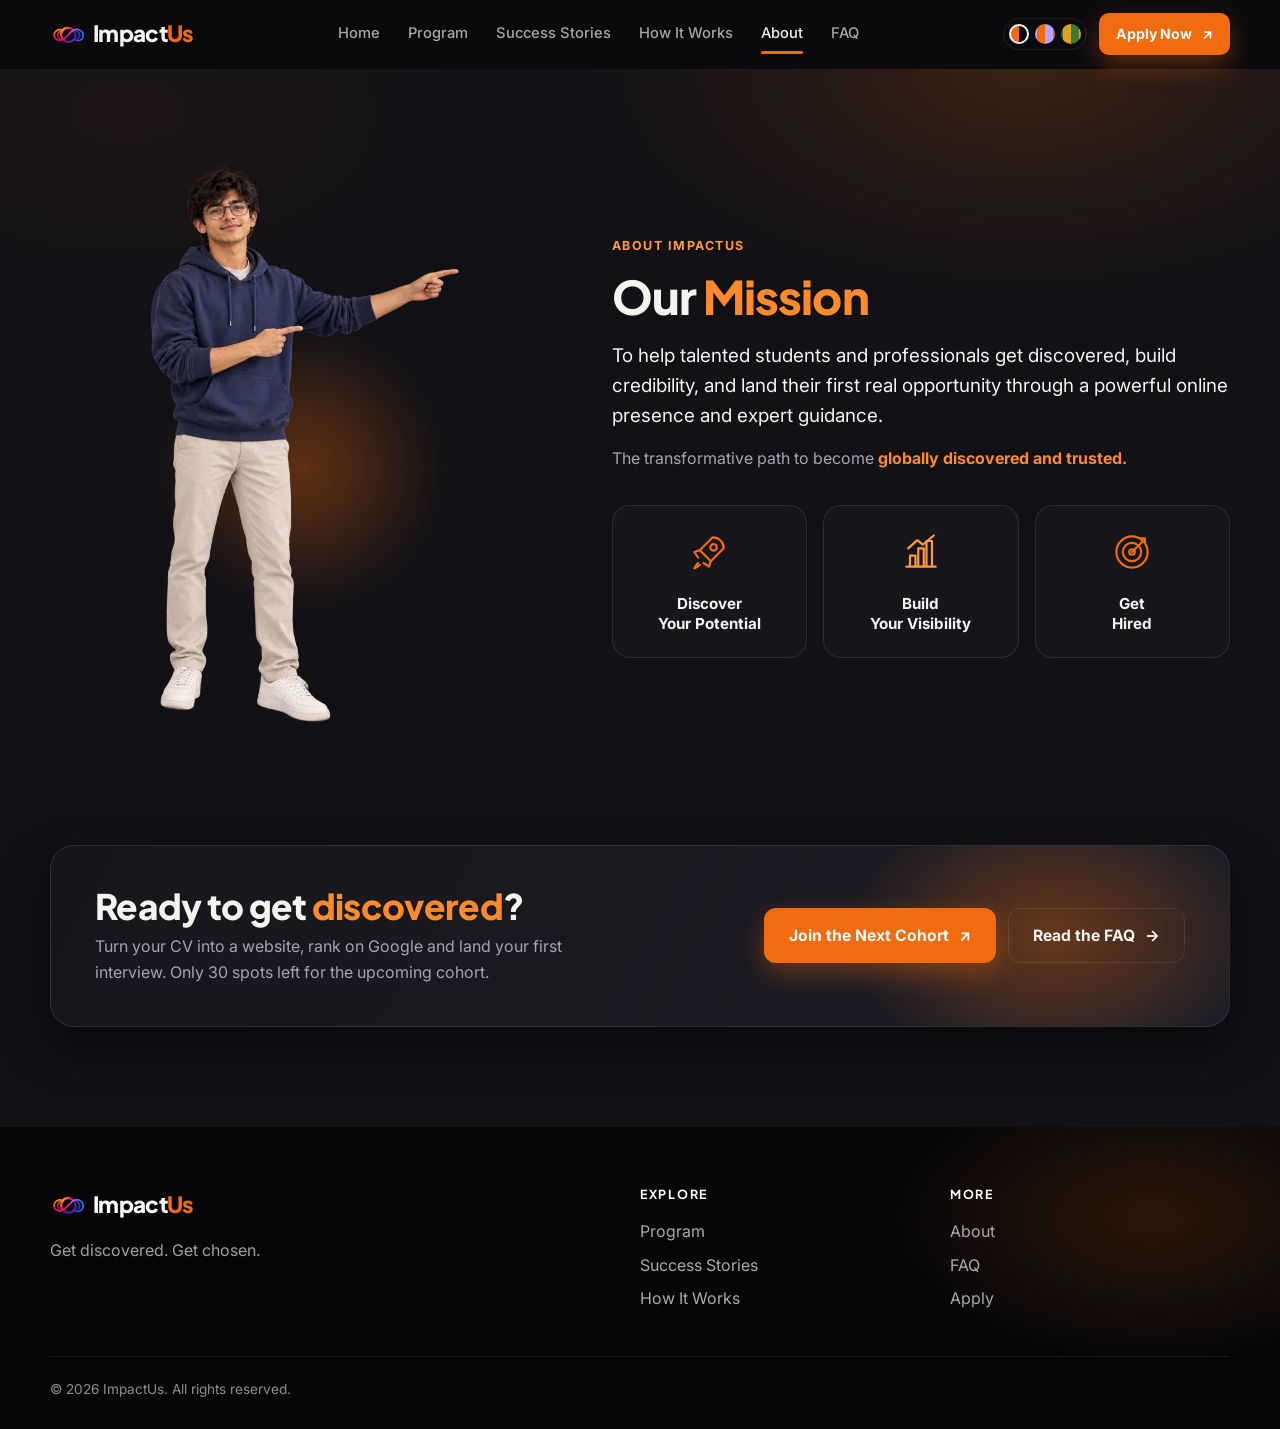
==== about.html @ 54394345 "Split site into one page per tab, theme carried across pages Co-Authored-By: Claude Opus 5.5 <norepl" ====
<!doctype html>
<html lang="en" data-theme="midnight">
<head>
  <meta charset="utf-8" />
  <meta name="viewport" content="width=device-width, initial-scale=1" />
  <title>About — ImpactUs</title>
  <meta name="description" content="Our mission: help talented students and professionals get discovered and land their first real opportunity." />
  <meta property="og:title" content="ImpactUs — Get discovered. Get chosen." />
  <meta property="og:description" content="Turn your CV into a discoverable personal website, get expert guidance, and land your first interview. Guaranteed." />
  <meta property="og:image" content="assets/img/logo.png" />
  <meta name="theme-color" content="#0b0b0e" />
  <link rel="icon" type="image/png" href="assets/img/favicon.png" />
  <link rel="preconnect" href="https://fonts.googleapis.com" />
  <link rel="preconnect" href="https://fonts.gstatic.com" crossorigin />
  <link href="https://fonts.googleapis.com/css2?family=Inter:wght@400;500;600;700&family=Plus+Jakarta+Sans:wght@500;600;700;800&display=swap" rel="stylesheet" />
  <link rel="stylesheet" href="css/styles.css" />
  <script>
    // Apply saved theme before paint (avoids a flash of the wrong colours)
    (function () {
      try {
        var p = new URLSearchParams(location.search).get('theme');
        var t = p || localStorage.getItem('impactus-theme');
        if (t === 'midnight' || t === 'lavender' || t === 'sage') document.documentElement.setAttribute('data-theme', t);
      } catch (e) {}
    })();
  </script>
</head>
<body>

<!-- ============ NAVBAR ============ -->
<header class="nav" id="nav">
  <div class="container nav__inner">
    <a href="index.html" class="brand" aria-label="ImpactUs home">
      <img src="assets/img/logo-mark.png" alt="" class="brand__mark" width="34" height="32" />
      <span class="brand__word">Impact<span>Us</span></span>
    </a>

    <nav class="nav__links" id="navLinks" aria-label="Primary">
      <a href="index.html">Home</a>
      <a href="program.html">Program</a>
      <a href="success-stories.html">Success Stories</a>
      <a href="how-it-works.html">How It Works</a>
      <a href="about.html" class="is-active" aria-current="page">About</a>
      <a href="faq.html">FAQ</a>
    </nav>

    <div class="nav__right">
      <div class="theme-switch" role="radiogroup" aria-label="Colour theme">
        <button class="swatch swatch--midnight" data-set-theme="midnight" role="radio" aria-label="Midnight orange theme" title="Midnight"></button>
        <button class="swatch swatch--lavender" data-set-theme="lavender" role="radio" aria-label="Lavender theme" title="Lavender"></button>
        <button class="swatch swatch--sage" data-set-theme="sage" role="radio" aria-label="Sage green theme" title="Sage"></button>
      </div>
      <a href="apply.html" class="btn btn--primary btn--sm">Apply Now <span class="arrow">↗</span></a>
      <button class="burger" id="burger" aria-label="Open menu" aria-expanded="false"><span></span><span></span><span></span></button>
    </div>
  </div>
</header>


<main class="page page--about">

<!-- ============ 5. ABOUT ============ -->
<section class="section section--page section--alt" id="about">
  <div class="container about">
    <div class="about__media reveal">
      <img src="assets/img/kabir-pointing.png" alt="Kabir pointing towards the ImpactUs mission" loading="lazy" />
      <div class="about__halo" aria-hidden="true"></div>
    </div>
    <div class="about__copy">
      <span class="eyebrow reveal">About ImpactUs</span>
      <h2 class="reveal">Our <span class="hl">Mission</span></h2>
      <p class="about__lead reveal">To help talented students and professionals get discovered, build credibility, and land their first real opportunity through a powerful online presence and expert guidance.</p>
      <p class="muted reveal">The transformative path to become <strong class="hl2">globally discovered and trusted.</strong></p>
      <div class="pillars">
        <div class="pillar reveal">
          <svg viewBox="0 0 48 48" fill="none" stroke="currentColor" stroke-width="2.4" stroke-linecap="round" stroke-linejoin="round"><path d="M28 8c7 0 12 5 12 12L26 34l-12-12L28 8Z"/><circle cx="29" cy="19" r="3.5"/><path d="M14 22l-6 2 4 6M26 34l-2 6-6-4M12 36c-3 3-4 6-4 6s3-1 6-4"/></svg>
          <b>Discover<br />Your Potential</b>
        </div>
        <div class="pillar reveal">
          <svg viewBox="0 0 48 48" fill="none" stroke="currentColor" stroke-width="2.4" stroke-linecap="round" stroke-linejoin="round"><path d="M8 40h32M12 40V28h6v12M21 40V20h6v20M30 40V12h6v28"/><path d="M10 20l10-9 6 5 12-10"/></svg>
          <b>Build<br />Your Visibility</b>
        </div>
        <div class="pillar reveal">
          <svg viewBox="0 0 48 48" fill="none" stroke="currentColor" stroke-width="2.4" stroke-linecap="round" stroke-linejoin="round"><circle cx="24" cy="24" r="17"/><circle cx="24" cy="24" r="10"/><circle cx="24" cy="24" r="3"/><path d="M24 24l14-14M33 9h5v5"/></svg>
          <b>Get<br />Hired</b>
        </div>
      </div>
    </div>
  </div>
</section>

<!-- ============ CTA BAND ============ -->
<section class="cta-band">
  <div class="container cta-band__inner reveal">
    <div>
      <h2>Ready to get <span class="hl">discovered</span>?</h2>
      <p class="muted">Turn your CV into a website, rank on Google and land your first interview. Only 30 spots left for the upcoming cohort.</p>
    </div>
    <div class="cta-band__btns">
      <a href="apply.html" class="btn btn--primary">Join the Next Cohort <span class="arrow">↗</span></a>
      <a href="faq.html" class="btn btn--ghost">Read the FAQ <span class="arrow">→</span></a>
    </div>
  </div>
</section>

</main>

<!-- ============ FOOTER ============ -->
<footer class="footer">
  <div class="container footer__grid">
    <div>
      <a href="index.html" class="brand brand--light">
        <img src="assets/img/logo-mark.png" alt="" class="brand__mark" width="34" height="32" />
        <span class="brand__word">Impact<span>Us</span></span>
      </a>
      <p class="footer__tag">Get discovered. Get chosen.</p>
    </div>
    <div>
      <h5>Explore</h5>
      <a href="program.html">Program</a><a href="success-stories.html">Success Stories</a><a href="how-it-works.html">How It Works</a>
    </div>
    <div>
      <h5>More</h5>
      <a href="about.html">About</a><a href="faq.html">FAQ</a><a href="apply.html">Apply</a>
    </div>
  </div>
  <div class="container footer__base">© <span id="year">2026</span> ImpactUs. All rights reserved.</div>
</footer>


<script src="js/main.js"></script>
</body>
</html>
---- css/styles.css ----
/* =========================================================
   ImpactUs — styles
   Three themes: midnight (dark + orange), lavender (light purple + orange),
   sage (cream + green + amber). Switch with [data-theme] on <html>.
   ========================================================= */

:root,
[data-theme="midnight"] {
  --bg: #0b0b0e;
  --bg-2: #111116;
  --surface: #16161c;
  --surface-2: #1e1e26;
  --text: #f5f3ef;
  --muted: #a8a4ae;
  --line: rgba(255, 255, 255, 0.09);
  --accent: #f26b0f;
  --accent-hover: #ff7f26;
  --accent-ink: #ffffff;
  --accent-soft: rgba(242, 107, 15, 0.14);
  --b: #ff9a3d;           /* secondary colour (02 badge etc.) */
  --b-soft: rgba(255, 154, 61, 0.14);
  --hl: #ff8a2a;          /* headline highlight */
  --hl2: #ff8a2a;
  --neg: #ff5a52;
  --glow: rgba(242, 107, 15, 0.35);
  --shadow: 0 20px 50px rgba(0, 0, 0, 0.45);
  --card-border: rgba(242, 107, 15, 0.55);
  --nav-bg: rgba(11, 11, 14, 0.72);
  --footer-bg: #060608;
  --footer-text: #c9c5cf;
  --screen-bg: #121218;
  --wash-1: rgba(242, 107, 15, 0.18);
  --wash-2: rgba(242, 107, 15, 0.06);
  color-scheme: dark;
}

[data-theme="lavender"] {
  --bg: #faf7ff;
  --bg-2: #f2ecff;
  --surface: #ffffff;
  --surface-2: #f6f2ff;
  --text: #17132a;
  --muted: #5d5873;
  --line: #e6def8;
  --accent: #f26b0f;
  --accent-hover: #e05f05;
  --accent-ink: #ffffff;
  --accent-soft: #fff0e4;
  --b: #7b4dff;
  --b-soft: #efe8ff;
  --hl: #f26b0f;
  --hl2: #f26b0f;
  --neg: #c81e1e;
  --glow: rgba(123, 77, 255, 0.22);
  --shadow: 0 18px 44px rgba(76, 46, 160, 0.12);
  --card-border: #e6def8;
  --nav-bg: rgba(250, 247, 255, 0.8);
  --footer-bg: #1d1238;
  --footer-text: #d9d0f5;
  --screen-bg: #f3eeff;
  --wash-1: rgba(160, 120, 255, 0.22);
  --wash-2: rgba(255, 160, 100, 0.14);
  color-scheme: light;
}

[data-theme="sage"] {
  --bg: #fbf8f0;
  --bg-2: #f3efe1;
  --surface: #ffffff;
  --surface-2: #f7f4ea;
  --text: #1a2418;
  --muted: #5b6455;
  --line: #e7e1cf;
  --accent: #3d7a36;
  --accent-hover: #336a2d;
  --accent-ink: #ffffff;
  --accent-soft: #e8f1e3;
  --b: #d9930c;
  --b-soft: #fbf0d6;
  --hl: #3d7a36;
  --hl2: #d48f0c;
  --neg: #b42318;
  --glow: rgba(61, 122, 54, 0.2);
  --shadow: 0 18px 44px rgba(60, 70, 40, 0.12);
  --card-border: #e7e1cf;
  --nav-bg: rgba(251, 248, 240, 0.82);
  --footer-bg: #1f2b1c;
  --footer-text: #d6dccf;
  --screen-bg: #f4f1e6;
  --wash-1: rgba(120, 170, 90, 0.2);
  --wash-2: rgba(230, 170, 50, 0.16);
  color-scheme: light;
}

/* ---------- base ---------- */
*, *::before, *::after { box-sizing: border-box; }
html { scroll-behavior: smooth; scroll-padding-top: 76px; }
body {
  margin: 0;
  font-family: "Inter", system-ui, -apple-system, Segoe UI, Roboto, sans-serif;
  background: var(--bg);
  color: var(--text);
  line-height: 1.6;
  font-size: 16px;
  -webkit-font-smoothing: antialiased;
  overflow-x: hidden;
  transition: background-color .4s ease, color .4s ease;
}
img { max-width: 100%; display: block; }
a { color: inherit; text-decoration: none; }
button { font: inherit; color: inherit; cursor: pointer; }
h1, h2, h3, h4, h5 { font-family: "Plus Jakarta Sans", "Inter", system-ui, sans-serif; margin: 0; line-height: 1.15; letter-spacing: -0.02em; }
h2 { font-size: clamp(1.9rem, 4vw, 2.9rem); font-weight: 800; }
p { margin: 0; }
.muted { color: var(--muted); }
.hl { color: var(--hl); }
.hl2 { color: var(--hl2); }
.neg { color: var(--neg); font-weight: 700; }
:focus-visible { outline: 3px solid var(--b); outline-offset: 3px; border-radius: 6px; }

.container { width: min(1180px, 100% - 32px); margin-inline: auto; }
.container--narrow { width: min(820px, 100% - 32px); }
.section { padding: clamp(72px, 10vw, 120px) 0; position: relative; }
.section--alt { background: var(--bg-2); }
.section__head { text-align: center; max-width: 760px; margin: 0 auto 56px; }
.section__sub { color: var(--muted); margin-top: 14px; font-size: 1.08rem; }
.eyebrow {
  display: inline-block; font-size: .78rem; font-weight: 700; letter-spacing: .12em; text-transform: uppercase;
  color: var(--b); margin-bottom: 14px;
}

/* ---------- buttons ---------- */
.btn {
  display: inline-flex; align-items: center; justify-content: center; gap: 10px;
  padding: 14px 24px; border-radius: 12px; font-weight: 700; font-size: .98rem;
  border: 1.5px solid transparent; transition: transform .2s ease, background .2s ease, box-shadow .2s ease, border-color .2s;
  white-space: nowrap;
}
.btn--primary { background: var(--accent); color: var(--accent-ink); box-shadow: 0 10px 26px var(--glow); }
.btn--primary:hover { background: var(--accent-hover); transform: translateY(-2px); box-shadow: 0 14px 34px var(--glow); }
.btn--ghost { background: transparent; border-color: var(--line); color: var(--text); }
.btn--ghost:hover { border-color: var(--accent); transform: translateY(-2px); }
.btn--sm { padding: 9px 16px; font-size: .88rem; border-radius: 10px; }
.btn--block { width: 100%; }
.btn .arrow { transition: transform .2s ease; }
.btn:hover .arrow { transform: translate(2px, -2px); }
.play-dot {
  width: 30px; height: 30px; border-radius: 50%; display: grid; place-items: center; font-size: .7rem;
  border: 1.5px solid currentColor; padding-left: 2px;
}

/* ---------- nav ---------- */
.nav {
  position: sticky; top: 0; z-index: 50;
  background: var(--nav-bg); backdrop-filter: blur(14px); -webkit-backdrop-filter: blur(14px);
  border-bottom: 1px solid transparent; transition: border-color .3s, background .4s;
}
.nav.is-scrolled { border-bottom-color: var(--line); }
.nav__inner { display: flex; align-items: center; justify-content: space-between; height: 68px; gap: 18px; }
.brand { display: inline-flex; align-items: center; gap: 9px; }
.brand__mark { width: 34px; height: auto; }
.brand__word { font-family: "Plus Jakarta Sans", "Inter", system-ui, sans-serif; font-weight: 800; font-size: 1.4rem; letter-spacing: -0.03em; }
.brand__word span { color: var(--accent); }
.nav__links { display: flex; gap: 4px; }
.nav__links a {
  position: relative; padding: 8px 12px; font-size: .92rem; font-weight: 500; color: var(--muted); transition: color .2s;
}
.nav__links a::after {
  content: ""; position: absolute; left: 12px; right: 12px; bottom: 0; height: 2.5px; border-radius: 2px;
  background: var(--accent); transform: scaleX(0); transition: transform .3s ease;
}
.nav__links a:hover, .nav__links a.is-active { color: var(--text); }
.nav__links a.is-active::after { transform: scaleX(1); }
.nav__right { display: flex; align-items: center; gap: 12px; }

.theme-switch { display: flex; gap: 6px; padding: 5px; border: 1px solid var(--line); border-radius: 999px; }
.swatch { width: 20px; height: 20px; border-radius: 50%; border: 2px solid transparent; padding: 0; transition: transform .2s; }
.swatch:hover { transform: scale(1.12); }
.swatch[aria-checked="true"] { border-color: var(--text); }
.swatch--midnight { background: conic-gradient(#0b0b0e 0 50%, #f26b0f 0); }
.swatch--lavender { background: conic-gradient(#b9a2ff 0 50%, #f26b0f 0); }
.swatch--sage { background: conic-gradient(#3d7a36 0 50%, #e0a020 0); }

.burger { display: none; width: 40px; height: 40px; border: 1px solid var(--line); border-radius: 10px; background: transparent; padding: 10px 9px; flex-direction: column; justify-content: space-between; }
.burger span { display: block; height: 2px; background: var(--text); border-radius: 2px; transition: transform .3s, opacity .3s; }
.burger[aria-expanded="true"] span:nth-child(1) { transform: translateY(7px) rotate(45deg); }
.burger[aria-expanded="true"] span:nth-child(2) { opacity: 0; }
.burger[aria-expanded="true"] span:nth-child(3) { transform: translateY(-7px) rotate(-45deg); }

/* ---------- hero ---------- */
.hero { position: relative; padding: clamp(48px, 8vw, 96px) 0 clamp(64px, 9vw, 110px); overflow: hidden; }
.hero__glow {
  position: absolute; inset: -20% -10% auto auto; width: 70%; height: 120%;
  background: radial-gradient(closest-side, var(--wash-1), transparent 70%),
              radial-gradient(closest-side at 20% 80%, var(--wash-2), transparent 70%);
  pointer-events: none; filter: blur(10px);
}
.hero__grid { position: relative; display: grid; grid-template-columns: 1.05fr 1fr; gap: 48px; align-items: center; }
.hero__title { font-size: clamp(2.3rem, 5vw, 3.7rem); font-weight: 800; margin-bottom: 20px; }
.hero__sub { font-size: 1.12rem; color: var(--muted); max-width: 520px; }
.hero__sub strong { color: var(--text); }
.hero__cta { display: flex; flex-wrap: wrap; gap: 14px; margin: 30px 0 34px; }
.ticks { list-style: none; padding: 0; margin: 0; display: flex; flex-wrap: wrap; gap: 10px 22px; }
.ticks li { display: flex; align-items: center; gap: 8px; font-size: .9rem; font-weight: 500; }
.ticks li::before {
  content: "✓"; width: 20px; height: 20px; border-radius: 50%; display: grid; place-items: center; font-size: .7rem; font-weight: 800;
  border: 1.5px solid var(--accent); color: var(--accent);
}
.ticks li:nth-child(even)::before { border-color: var(--b); color: var(--b); }

.hero__visual { position: relative; }
.hero__photo { border-radius: 26px; overflow: hidden; aspect-ratio: 4/4.4; box-shadow: var(--shadow); position: relative; }
.hero__photo img { width: 100%; height: 100%; object-fit: cover; transform: scale(1.04); animation: slowZoom 18s ease-in-out infinite alternate; }
.hero__photo::after { content: ""; position: absolute; inset: 0; background: linear-gradient(180deg, transparent 50%, rgba(0,0,0,.35)); }
@keyframes slowZoom { to { transform: scale(1.12); } }

.float-card {
  position: absolute; background: var(--surface); color: var(--text); border: 1px solid var(--line);
  border-radius: 16px; box-shadow: var(--shadow); padding: 12px 14px; display: flex; gap: 12px; align-items: center;
  animation: bob 6s ease-in-out infinite;
}
.float-card b { display: block; font-size: .92rem; }
.float-card small { color: var(--muted); font-size: .76rem; }
.float-card--site { left: -36px; bottom: 16%; width: 250px; flex-direction: column; align-items: stretch; padding: 0; overflow: hidden; }
.float-card__body { display: flex; gap: 12px; padding: 12px 14px 14px; align-items: center; }
.float-card__body img { width: 54px; height: 54px; border-radius: 12px; object-fit: cover; object-position: 50% 25%; }
.skel { display: grid; gap: 5px; margin-top: 6px; }
.skel i { display: block; height: 6px; border-radius: 4px; background: var(--line); width: 110px; }
.skel i + i { width: 70px; }
.float-card--rank { right: -18px; top: 10%; animation-delay: -2s; }
.float-card--invite { right: 8%; bottom: -22px; animation-delay: -4s; }
.rank-badge { background: var(--accent); color: var(--accent-ink); font-weight: 800; border-radius: 10px; padding: 8px 10px; font-family: "Plus Jakarta Sans", "Inter", system-ui, sans-serif; }
.check { width: 34px; height: 34px; border-radius: 50%; background: #22a55a; color: #fff; display: grid; place-items: center; font-weight: 800; flex: none; }
@keyframes bob { 50% { transform: translateY(-10px); } }

.browser-dots { display: flex; align-items: center; gap: 5px; padding: 8px 12px; background: var(--surface-2); border-bottom: 1px solid var(--line); }
.browser-dots i { width: 8px; height: 8px; border-radius: 50%; background: #ff5f57; }
.browser-dots i:nth-child(2) { background: #febc2e; }
.browser-dots i:nth-child(3) { background: #28c840; }
.browser-dots span { margin-left: 8px; font-size: .7rem; color: var(--muted); }

/* ---------- problem ---------- */
.problem { padding: clamp(64px, 9vw, 104px) 0; }
.problem__grid { display: grid; grid-template-columns: 1fr 1fr; gap: 40px; align-items: center; }
.problem__lead { font-size: clamp(1.4rem, 2.6vw, 1.9rem); font-family: "Plus Jakarta Sans", "Inter", system-ui, sans-serif; font-weight: 600; margin-bottom: 18px; }
.big-number { font-family: "Plus Jakarta Sans", "Inter", system-ui, sans-serif; font-weight: 800; font-size: clamp(3.4rem, 9vw, 6.4rem); line-height: 1; color: var(--accent); letter-spacing: -0.04em; margin-bottom: 10px; }
.problem__cards { display: grid; gap: 18px; }
.pcard { background: var(--surface); border: 1px solid var(--line); border-radius: 20px; padding: 28px 30px; font-size: 1.25rem; font-family: "Plus Jakarta Sans", "Inter", system-ui, sans-serif; }
.pcard__strong { font-weight: 800; font-size: 1.55rem; margin-top: 4px; }

/* ---------- program path ---------- */
.path { display: grid; grid-template-columns: 1fr auto 1fr auto 1fr; gap: 18px; align-items: stretch; margin-bottom: 100px; }
.path__card {
  background: var(--surface); border: 1.5px solid var(--card-border); border-radius: 20px; padding: 30px 26px;
  transition: transform .3s ease, box-shadow .3s ease, border-color .3s;
  position: relative; overflow: hidden;
}
.path__card::before {
  content: ""; position: absolute; inset: auto -30% -60% -30%; height: 80%;
  background: radial-gradient(closest-side, var(--glow), transparent); opacity: 0; transition: opacity .4s;
}
.path__card:hover { transform: translateY(-6px); box-shadow: var(--shadow); border-color: var(--accent); }
.path__card:hover::before { opacity: 1; }
.path__card h3 { font-size: 1.22rem; display: flex; align-items: center; gap: 10px; margin: 18px 0 10px; }
.path__card p { color: var(--muted); position: relative; }
.path__arrow { align-self: center; font-size: 1.8rem; color: var(--b); animation: nudge 1.6s ease-in-out infinite; }
@keyframes nudge { 50% { transform: translateX(5px); } }
.icon-box { width: 64px; height: 64px; border-radius: 16px; display: grid; place-items: center; background: var(--accent-soft); color: var(--accent); }
.icon-box svg { width: 36px; height: 36px; }
.icon-box--b { background: var(--b-soft); color: var(--b); }
.num { font-size: .85rem; font-weight: 800; padding: 3px 8px; border-radius: 7px; color: #fff; }
.num--a { background: var(--accent); }
.num--b { background: var(--b); }

.feature { display: grid; grid-template-columns: 1fr 1.1fr; gap: 56px; align-items: center; margin-bottom: 96px; }
.feature--flip .feature__copy { order: 2; }
.feature__title { font-size: clamp(1.7rem, 3.4vw, 2.5rem); font-weight: 500; margin-bottom: 26px; }
.feature__title strong { font-weight: 800; }
.checks { list-style: none; padding: 0; margin: 0 0 30px; display: grid; gap: 14px; }
.checks li { display: flex; gap: 12px; align-items: flex-start; font-size: 1.1rem; }
.checks li::before { content: "✓"; color: var(--accent); font-weight: 800; flex: none; }
.checks--sm li { font-size: .97rem; }
.pill { display: inline-block; padding: 12px 20px; border-radius: 10px; font-weight: 700; font-size: .85rem; letter-spacing: .04em; text-transform: uppercase; color: #fff; }
.pill--a { background: var(--accent); }
.pill--b { background: var(--b); }
.shot { border-radius: 18px; overflow: hidden; border: 1px solid var(--line); box-shadow: var(--shadow); background: #fff; transform: perspective(1200px) rotateY(-4deg); transition: transform .6s ease; }
.feature--flip .shot { transform: perspective(1200px) rotateY(4deg); }
.shot:hover { transform: perspective(1200px) rotateY(0) translateY(-6px); }
.shot--tall { max-width: 460px; margin-inline: auto; max-height: 560px; }
.shot--tall img { width: 100%; }

.plans { display: grid; grid-template-columns: 1fr 1.1fr; gap: 22px; max-width: 900px; margin: 0 auto; }
.plan { background: var(--surface); border: 1px solid var(--line); border-radius: 22px; padding: 32px; display: flex; flex-direction: column; }
.plan h4 { font-size: 1.5rem; margin: 14px 0 8px; }
.plan .checks { margin: 22px 0 28px; flex: 1; }
.plan__tag { align-self: flex-start; font-size: .75rem; font-weight: 700; text-transform: uppercase; letter-spacing: .08em; padding: 5px 10px; border-radius: 999px; background: var(--b-soft); color: var(--b); }
.plan__tag--hot { background: var(--accent); color: var(--accent-ink); }
.plan--premium { border: 2px solid var(--accent); box-shadow: 0 24px 60px var(--glow); position: relative; }

/* ---------- stories ---------- */
.stories { display: grid; grid-template-columns: repeat(3, 1fr); gap: 22px; }
.story {
  position: relative; border: 1px solid var(--line); border-radius: 22px; overflow: hidden; padding: 0;
  aspect-ratio: 4/4.6; text-align: left; background: #000; transition: transform .35s ease, box-shadow .35s;
}
.story img { position: absolute; inset: 0; width: 100%; height: 100%; object-fit: cover; object-position: 50% 30%; filter: grayscale(.85) contrast(1.05); transition: filter .5s, transform .8s ease; }
.story--win img { filter: none; }
.story:hover img { transform: scale(1.06); filter: grayscale(.2); }
.story--win:hover img { filter: none; }
.story__shade { position: absolute; inset: 0; background: linear-gradient(180deg, transparent 35%, rgba(0,0,0,.82)); }
.story__text { position: absolute; left: 22px; right: 60px; bottom: 22px; color: #fff; }
.story__text h3 { font-size: 1.7rem; margin-bottom: 6px; }
.story__text p { font-size: .95rem; opacity: .9; }
.story__go { position: absolute; right: 18px; bottom: 22px; width: 34px; height: 34px; border-radius: 50%; border: 1.5px solid #fff; color: #fff; display: grid; place-items: center; font-size: 1.3rem; transition: background .3s, transform .3s; }
.story:hover { transform: translateY(-6px); box-shadow: var(--shadow); }
.story:hover .story__go { background: var(--accent); border-color: var(--accent); transform: translateX(3px); }
.story--win { border: 2px solid var(--accent); box-shadow: 0 0 0 6px var(--accent-soft), 0 20px 50px var(--glow); }

.equation { text-align: center; margin-top: 100px; }
.equation__lead { font-family: "Plus Jakarta Sans", "Inter", system-ui, sans-serif; font-size: clamp(1.6rem, 3.4vw, 2.4rem); font-weight: 700; margin-bottom: 30px; }
.equation__row { display: flex; justify-content: center; align-items: center; flex-wrap: wrap; gap: 14px 22px; margin-bottom: 44px; }
.eq { font-family: "Plus Jakarta Sans", "Inter", system-ui, sans-serif; font-weight: 800; font-size: clamp(1.5rem, 4vw, 2.6rem); padding: 14px 26px; border-radius: 18px; background: var(--surface); border: 1px solid var(--line); color: var(--b); }
.eq__op { font-size: 2rem; color: var(--muted); }
.scrub { font-family: "Plus Jakarta Sans", "Inter", system-ui, sans-serif; font-weight: 700; font-size: clamp(1.5rem, 3.4vw, 2.3rem); max-width: 760px; margin: 0 auto 34px; line-height: 1.3; }
.scrub .w { color: var(--muted); opacity: .35; transition: opacity .25s, color .25s; }
.scrub .w.on { opacity: 1; color: var(--text); }
.scrub .w.on.key { color: var(--hl); }

/* ---------- how it works / player ---------- */
.how { display: grid; grid-template-columns: 1.55fr 1fr; gap: 40px; align-items: center; }
.player { background: var(--surface); border: 1px solid var(--line); border-radius: 22px; overflow: hidden; box-shadow: var(--shadow); }
.screen { position: relative; aspect-ratio: 16/9; background: var(--screen-bg); overflow: hidden; }
.screen::before { content: ""; position: absolute; inset: 0; background: radial-gradient(60% 70% at 70% 30%, var(--wash-1), transparent 70%), radial-gradient(50% 60% at 20% 90%, var(--wash-2), transparent 70%); }
.scene { position: absolute; inset: 0; display: flex; align-items: center; justify-content: center; gap: 4%; padding: 6% 7% 13%; opacity: 0; visibility: hidden; transition: opacity .5s ease, visibility .5s; }
.scene.on { opacity: 1; visibility: visible; }
.caption { position: absolute; left: 50%; bottom: 5%; transform: translateX(-50%); background: rgba(0,0,0,.72); color: #fff; font-size: clamp(.72rem, 1.4vw, .92rem); font-weight: 600; padding: 6px 14px; border-radius: 8px; white-space: nowrap; }
.big-play { position: absolute; inset: 0; margin: auto; width: 74px; height: 74px; border-radius: 50%; border: 0; background: var(--accent); color: var(--accent-ink); font-size: 1.5rem; padding-left: 6px; box-shadow: 0 0 0 10px var(--accent-soft), 0 10px 30px var(--glow); transition: transform .25s, opacity .3s; z-index: 3; }
.big-play:hover { transform: scale(1.08); }
.player.is-playing .big-play { opacity: 0; pointer-events: none; }
.player:not(.has-started) .scene { filter: blur(1.5px); }
.controls { display: flex; align-items: center; gap: 14px; padding: 12px 16px; border-top: 1px solid var(--line); }
.ctrl { width: 34px; height: 34px; border-radius: 50%; border: 1px solid var(--line); background: transparent; font-size: .8rem; flex: none; }
.bar { position: relative; flex: 1; height: 6px; border-radius: 4px; background: var(--line); cursor: pointer; }
.bar__fill { position: absolute; inset: 0 auto 0 0; width: 0; background: var(--accent); border-radius: 4px; }
.bar__marks { position: absolute; inset: 0; display: flex; justify-content: space-evenly; pointer-events: none; }
.bar__marks i { width: 2px; background: var(--bg); }
.time { font-size: .8rem; color: var(--muted); font-variant-numeric: tabular-nums; flex: none; }

/* scene 1 */
.cv { width: 26%; aspect-ratio: 1/1.35; background: #fff; border-radius: 8px; box-shadow: 0 10px 30px rgba(0,0,0,.2); padding: 7% 6%; display: flex; flex-direction: column; gap: 7%; }
.cv__head { display: flex; gap: 8%; align-items: center; margin-bottom: 4%; }
.cv__ph { width: 26%; aspect-ratio: 1; border-radius: 50%; background: #d8d4e2; flex: none; }
.cv__head b { font-size: clamp(5px, .8vw, 8px); color: #333; letter-spacing: .1em; display: block; }
.cv__head i { display: block; height: 5px; width: 70%; background: #e3e0ea; margin-top: 4px; border-radius: 3px; }
.cv > i { display: block; height: 5px; border-radius: 3px; background: #e3e0ea; }
.cv > i.s { width: 60%; }
.morph-arrow { font-size: clamp(1.2rem, 3vw, 2.2rem); color: var(--accent); }
.site { width: 50%; background: #fff; border-radius: 10px; overflow: hidden; box-shadow: 0 14px 40px rgba(0,0,0,.22); color: #15121f; }
.site .browser-dots { background: #f1f0f5; border-color: #e5e3ea; }
.site .browser-dots span { color: #77727f; }
.site__body { padding: 5% 6% 7%; }
.site__nav { display: flex; justify-content: flex-end; gap: 5%; margin-bottom: 6%; }
.site__nav i { width: 9%; height: 4px; border-radius: 2px; background: #dcd8e5; }
.site__hero { display: flex; align-items: center; justify-content: space-between; gap: 6%; }
.site__hero small { display: block; font-size: clamp(.55rem, 1.2vw, .8rem); color: #6b6575; }
.site__hero b { display: block; font-family: "Plus Jakarta Sans", "Inter", system-ui, sans-serif; font-size: clamp(.8rem, 1.9vw, 1.3rem); line-height: 1.1; }
.site__btn { display: inline-block; margin-top: 8%; background: var(--accent); color: #fff; font-size: clamp(.45rem, .9vw, .65rem); padding: 4px 9px; border-radius: 5px; font-weight: 700; }
.site__hero img { width: 34%; aspect-ratio: 1; border-radius: 50%; object-fit: cover; object-position: 50% 20%; border: 3px solid var(--accent-soft); }
.site__cards { display: grid; grid-template-columns: repeat(3, 1fr); gap: 5%; margin-top: 8%; }
.site__cards i { height: 0; padding-bottom: 55%; background: #f1eff6; border-radius: 6px; }
.scene.on .cv { animation: cvIn 1.2s ease both, cvOut .8s 1.6s ease forwards; }
.scene.on .morph-arrow { animation: fadeIn .4s 1.2s both; }
.scene.on .site { animation: siteIn 1s 1.6s cubic-bezier(.2,.8,.2,1.2) both; }
.scene.on .site__cards i { animation: fadeUp .5s both; }
.scene.on .site__cards i:nth-child(1) { animation-delay: 2.4s; }
.scene.on .site__cards i:nth-child(2) { animation-delay: 2.6s; }
.scene.on .site__cards i:nth-child(3) { animation-delay: 2.8s; }
@keyframes cvIn { from { opacity: 0; transform: translateY(20px) rotate(-6deg); } }
@keyframes cvOut { to { opacity: .35; transform: scale(.85) rotate(-4deg); } }
@keyframes siteIn { from { opacity: 0; transform: scale(.7) translateX(-30%); } }
@keyframes fadeIn { from { opacity: 0; } }
@keyframes fadeUp { from { opacity: 0; transform: translateY(12px); } }

/* scene 2 */
.seo { display: flex; align-items: center; gap: 7%; width: 100%; justify-content: center; }
.ring { position: relative; width: 30%; aspect-ratio: 1; flex: none; }
.ring svg { width: 100%; height: 100%; transform: rotate(-90deg); }
.ring circle { fill: none; stroke-width: 10; }
.ring__bg { stroke: var(--line); }
.ring__fg { stroke: var(--accent); stroke-linecap: round; stroke-dasharray: 314; stroke-dashoffset: 314; transition: stroke-dashoffset 3s cubic-bezier(.3,.7,.2,1); }
.scene.on .ring__fg { stroke-dashoffset: 13; }
.ring__val { position: absolute; inset: 0; display: grid; place-content: center; text-align: center; }
.ring__val b { font-family: "Plus Jakarta Sans", "Inter", system-ui, sans-serif; font-size: clamp(1.2rem, 3.6vw, 2.6rem); line-height: 1; }
.ring__val small { font-size: clamp(.5rem, 1vw, .75rem); color: var(--muted); }
.chips { display: flex; flex-wrap: wrap; gap: 8px; max-width: 52%; }
.chips span { background: var(--surface); border: 1px solid var(--line); color: var(--text); padding: 6px 12px; border-radius: 999px; font-size: clamp(.58rem, 1.2vw, .85rem); font-weight: 600; box-shadow: 0 6px 16px rgba(0,0,0,.08); }
.chips span::before { content: "✓ "; color: #22a55a; font-weight: 800; }
.scene.on .chips span { animation: pop .45s cubic-bezier(.2,.8,.3,1.4) both; }
.scene.on .chips span:nth-child(1) { animation-delay: .3s } .scene.on .chips span:nth-child(2) { animation-delay: .7s }
.scene.on .chips span:nth-child(3) { animation-delay: 1.1s } .scene.on .chips span:nth-child(4) { animation-delay: 1.5s }
.scene.on .chips span:nth-child(5) { animation-delay: 1.9s } .scene.on .chips span:nth-child(6) { animation-delay: 2.3s }
.scene.on .chips span:nth-child(7) { animation-delay: 2.7s } .scene.on .chips span:nth-child(8) { animation-delay: 3.1s }
@keyframes pop { from { opacity: 0; transform: scale(.4) translateY(10px); } }

/* scene 3 */
.serp { width: 70%; margin-top: -2%; background: #fff; color: #202124; border-radius: 12px; padding: 4% 5%; box-shadow: 0 14px 40px rgba(0,0,0,.2); }
.serp__logo { font-family: "Plus Jakarta Sans", "Inter", system-ui, sans-serif; font-weight: 700; font-size: clamp(1rem, 2.6vw, 1.8rem); letter-spacing: -0.02em; margin-bottom: 3%; }
.serp__box { border: 1px solid #dfe1e5; border-radius: 999px; padding: 2% 4%; font-size: clamp(.6rem, 1.3vw, .92rem); display: flex; align-items: center; min-height: 2.2em; margin-bottom: 4%; box-shadow: 0 1px 6px rgba(32,33,36,.18); }
.caret { width: 2px; height: 1.1em; background: #202124; margin-left: 2px; animation: blink 1s steps(1) infinite; }
@keyframes blink { 50% { opacity: 0; } }
.serp__res { position: relative; padding: 3% 4%; border-radius: 10px; border: 2px solid transparent; }
.serp__res small { color: #188038; font-size: clamp(.5rem, 1vw, .75rem); }
.serp__res b { display: block; color: #1a0dab; font-size: clamp(.7rem, 1.6vw, 1.1rem); font-weight: 600; }
.serp__res p { font-size: clamp(.5rem, 1vw, .78rem); color: #4d5156; }
.serp__one { position: absolute; right: 4%; top: 50%; transform: translateY(-50%); background: var(--accent); color: #fff; font-weight: 800; border-radius: 8px; padding: 4px 9px; font-size: clamp(.6rem, 1.3vw, .95rem); }
.serp__res--dim i { display: block; height: 6px; border-radius: 3px; background: #eceef1; margin: 6px 0; width: 70%; }
.serp__res--dim i + i { width: 45%; }
.scene.on .serp__res:not(.serp__res--dim) { animation: fadeUp .6s 2.4s both, glowRes 1.2s 3s ease both; }
.scene.on .serp__res--dim { animation: fadeUp .6s 2.7s both; }
@keyframes glowRes { to { border-color: var(--accent); background: rgba(242,107,15,.06); } }

/* scene 4 */
.traffic { width: 84%; }
.traffic__stats { display: grid; grid-template-columns: repeat(3, 1fr); gap: 3%; margin-bottom: 4%; }
.traffic__stats div { background: var(--surface); border: 1px solid var(--line); border-radius: 12px; padding: 4% 6%; }
.traffic__stats b { display: block; font-family: "Plus Jakarta Sans", "Inter", system-ui, sans-serif; font-size: clamp(.9rem, 2.4vw, 1.7rem); color: var(--accent); }
.traffic__stats small { font-size: clamp(.5rem, 1vw, .75rem); color: var(--muted); }
.traffic__chart { width: 100%; height: auto; aspect-ratio: 400/120; }
.traffic__chart .line { fill: none; stroke: var(--accent); stroke-width: 3.5; stroke-linejoin: round; stroke-dasharray: 600; stroke-dashoffset: 600; }
.traffic__chart .area { fill: var(--accent-soft); opacity: 0; }
.scene.on .traffic__chart .line { animation: draw 2.6s .3s ease forwards; }
.scene.on .traffic__chart .area { animation: fadeIn 1s 1.8s forwards; }
@keyframes draw { to { stroke-dashoffset: 0; } }
@keyframes fadeIn2 { to { opacity: 1; } }
.scene.on .traffic__chart .area { animation-name: fadeIn2; }
.visitors { display: flex; justify-content: center; gap: 10px; margin-top: 3%; }
.visitors span { background: var(--surface); border: 1px solid var(--line); border-radius: 999px; padding: 4px 12px; font-size: clamp(.55rem, 1.1vw, .8rem); font-weight: 600; }
.scene.on .visitors span { animation: pop .5s both; }
.scene.on .visitors span:nth-child(1) { animation-delay: 1.6s } .scene.on .visitors span:nth-child(2) { animation-delay: 2s } .scene.on .visitors span:nth-child(3) { animation-delay: 2.4s }

/* scene 5 */
.invite { position: relative; width: 62%; }
.invite__card { background: #fff; color: #1b1b1f; border-radius: 14px; padding: 6% 7%; box-shadow: 0 18px 50px rgba(0,0,0,.25); }
.invite__top { display: flex; gap: 12px; align-items: center; margin-bottom: 5%; }
.invite__top b { display: block; font-size: clamp(.75rem, 1.7vw, 1.15rem); }
.invite__top small { color: #6b6b75; font-size: clamp(.5rem, 1vw, .75rem); }
.invite__card p { font-size: clamp(.55rem, 1.15vw, .86rem); color: #3b3b44; }
.invite__when { margin-top: 5%; display: inline-block; background: var(--accent); color: #fff; font-weight: 700; padding: 5px 12px; border-radius: 8px; font-size: clamp(.55rem, 1.15vw, .86rem); }
.scene.on .invite__card { animation: siteIn .9s .2s cubic-bezier(.2,.8,.2,1.3) both; }
.confetti i { position: absolute; top: 40%; left: 50%; width: 8px; height: 12px; border-radius: 2px; background: var(--accent); opacity: 0; }
.confetti i:nth-child(3n) { background: var(--b); }
.confetti i:nth-child(4n) { background: #22a55a; }
.scene.on .confetti i { animation: burst 1.6s 1s ease-out forwards; }
.confetti i:nth-child(1) { --x: -160px; --y: -120px; } .confetti i:nth-child(2) { --x: 170px; --y: -110px; }
.confetti i:nth-child(3) { --x: -210px; --y: 10px; } .confetti i:nth-child(4) { --x: 220px; --y: 30px; }
.confetti i:nth-child(5) { --x: -90px; --y: -160px; } .confetti i:nth-child(6) { --x: 100px; --y: -170px; }
.confetti i:nth-child(7) { --x: -240px; --y: -70px; } .confetti i:nth-child(8) { --x: 250px; --y: -60px; }
.confetti i:nth-child(9) { --x: -30px; --y: -190px; } .confetti i:nth-child(10) { --x: 40px; --y: 130px; }
.confetti i:nth-child(11) { --x: -150px; --y: 110px; } .confetti i:nth-child(12) { --x: 160px; --y: 120px; }
@keyframes burst { 0% { opacity: 1; transform: translate(0,0) rotate(0); } 100% { opacity: 0; transform: translate(var(--x), var(--y)) rotate(540deg); } }

.steps { list-style: none; padding: 0; margin: 0; display: grid; gap: 10px; }
.steps li { display: flex; gap: 16px; align-items: flex-start; padding: 14px 16px; border-radius: 14px; border: 1px solid transparent; cursor: pointer; transition: background .3s, border-color .3s, transform .3s; }
.steps li > span { width: 36px; height: 36px; border-radius: 50%; display: grid; place-items: center; background: var(--b-soft); color: var(--b); font-weight: 800; flex: none; transition: background .3s, color .3s; }
.steps b { display: block; font-size: 1rem; line-height: 1.35; }
.steps small { color: var(--muted); font-size: .86rem; }
.steps li:hover { background: var(--surface); }
.steps li.is-active { background: var(--surface); border-color: var(--accent); transform: translateX(6px); box-shadow: var(--shadow); }
.steps li.is-active > span { background: var(--accent); color: var(--accent-ink); }

/* ---------- about ---------- */
.about { display: grid; grid-template-columns: .9fr 1.1fr; gap: 56px; align-items: center; }
.about__media { position: relative; display: flex; justify-content: center; }
.about__media img { position: relative; z-index: 1; max-height: 560px; width: auto; }
.about__halo { position: absolute; width: 80%; aspect-ratio: 1; border-radius: 50%; top: 18%; background: radial-gradient(closest-side, var(--glow), transparent 72%); }
.about__copy h2 { margin-bottom: 18px; }
.about__lead { font-size: 1.18rem; margin-bottom: 14px; }
.pillars { display: grid; grid-template-columns: repeat(3, 1fr); gap: 16px; margin-top: 34px; }
.pillar { background: var(--surface); border: 1px solid var(--line); border-radius: 18px; padding: 24px 16px; text-align: center; transition: transform .3s, border-color .3s; }
.pillar:hover { transform: translateY(-6px); border-color: var(--accent); }
.pillar svg { width: 44px; height: 44px; margin: 0 auto 12px; color: var(--accent); }
.pillar:nth-child(2) svg { color: var(--b); }
.pillar b { font-size: .95rem; line-height: 1.3; display: block; }

/* ---------- faq ---------- */
.faq { display: grid; gap: 12px; }
.faq__item { background: var(--surface); border: 1px solid var(--line); border-radius: 14px; transition: border-color .3s, background .3s; }
.faq__item[open] { border-color: var(--accent); background: linear-gradient(180deg, var(--accent-soft), var(--surface)); }
.faq__item summary { list-style: none; cursor: pointer; padding: 18px 22px; font-weight: 600; display: flex; justify-content: space-between; gap: 16px; align-items: center; }
.faq__item summary::-webkit-details-marker { display: none; }
.faq__item summary::after { content: "+"; font-size: 1.5rem; line-height: 1; color: var(--accent); transition: transform .3s; flex: none; }
.faq__item[open] summary::after { transform: rotate(45deg); }
.faq__a { padding: 0 22px 20px; color: var(--muted); animation: fadeUp .35s ease; }

/* ---------- apply ---------- */
.apply__grid { display: grid; grid-template-columns: 1.1fr 1fr; gap: 56px; align-items: start; }
.apply__copy h2 { margin-bottom: 18px; }
.apply__copy > p { color: var(--muted); font-size: 1.08rem; }
.iconlist { list-style: none; padding: 0; margin: 28px 0; display: grid; gap: 14px; }
.iconlist li { display: flex; gap: 14px; align-items: center; font-weight: 600; }
.iconlist span svg { width: 18px; height: 18px; }
.iconlist span { width: 34px; height: 34px; border-radius: 10px; display: grid; place-items: center; background: var(--accent-soft); color: var(--accent); flex: none; font-weight: 800; }
.kabir-cta { display: flex; gap: 20px; align-items: center; background: var(--surface); border: 1px solid var(--line); border-radius: 18px; padding: 16px; }
.qr { width: 110px; height: 110px; border-radius: 10px; flex: none; background: #fff; padding: 6px; }
.kabir-cta p { font-size: 1.05rem; }
.form { background: var(--surface); border: 1px solid var(--line); border-radius: 22px; padding: 32px; box-shadow: var(--shadow); display: grid; gap: 14px; position: sticky; top: 92px; }
.form h3 { font-size: 1.5rem; margin-bottom: 4px; }
.form label { display: grid; gap: 6px; }
.form label span { font-size: .8rem; font-weight: 600; color: var(--muted); }
.form input, .form select {
  width: 100%; padding: 13px 14px; border-radius: 10px; border: 1px solid var(--line); background: var(--surface-2); color: var(--text); font: inherit; font-size: .95rem;
  transition: border-color .2s, box-shadow .2s;
}
.form input:focus, .form select:focus { outline: none; border-color: var(--accent); box-shadow: 0 0 0 4px var(--accent-soft); }
.form .invalid { border-color: var(--neg); }
.form__note { display: flex; align-items: center; justify-content: center; gap: 8px; font-size: .86rem; color: var(--muted); }
.dot-pulse { width: 9px; height: 9px; border-radius: 50%; background: var(--accent); box-shadow: 0 0 0 0 var(--glow); animation: pulse 1.8s infinite; }
@keyframes pulse { 70% { box-shadow: 0 0 0 10px transparent; } 100% { box-shadow: 0 0 0 0 transparent; } }
.form__msg { text-align: center; font-weight: 600; min-height: 1.2em; }
.form__msg.ok { color: #22a55a; }
.form__msg.err { color: var(--neg); }

/* ---------- footer ---------- */
.footer { background: var(--footer-bg); color: var(--footer-text); padding: 60px 0 28px; position: relative; overflow: hidden; }
.footer::before { content: ""; position: absolute; inset: -40% -20% auto auto; width: 60%; height: 140%; background: radial-gradient(closest-side, rgba(242,107,15,.16), transparent 70%); pointer-events: none; }
.footer__grid { position: relative; display: grid; grid-template-columns: 2fr 1fr 1fr; gap: 30px; }
.brand--light .brand__word { color: #fff; }
.footer__tag { margin-top: 10px; opacity: .8; }
.footer h5 { font-size: .78rem; letter-spacing: .14em; text-transform: uppercase; margin-bottom: 14px; color: #fff; }
.footer__grid a:not(.brand) { display: block; padding: 4px 0; opacity: .85; transition: opacity .2s; }
.footer__grid a:not(.brand):hover { opacity: 1; color: #fff; }
.footer__base { position: relative; margin-top: 40px; padding-top: 22px; border-top: 1px solid rgba(255,255,255,.1); font-size: .85rem; opacity: .7; }

/* ---------- modal ---------- */
.modal { position: fixed; inset: 0; z-index: 100; display: grid; place-items: center; padding: 16px; visibility: hidden; opacity: 0; transition: opacity .3s, visibility .3s; }
.modal.is-open { visibility: visible; opacity: 1; }
.modal__backdrop { position: absolute; inset: 0; background: rgba(5,5,10,.65); backdrop-filter: blur(4px); }
.modal__box { position: relative; width: min(900px, 100%); max-height: calc(100vh - 32px); overflow: auto; background: var(--surface); border-radius: 22px; display: grid; grid-template-columns: 1fr 1.1fr; box-shadow: 0 30px 80px rgba(0,0,0,.4); transform: translateY(20px) scale(.97); transition: transform .35s cubic-bezier(.2,.8,.2,1); }
.modal.is-open .modal__box { transform: none; }
.modal__media img { width: 100%; height: 100%; object-fit: cover; min-height: 300px; }
.modal__body { padding: 34px; display: flex; flex-direction: column; gap: 12px; align-items: flex-start; }
.modal__body h3 { font-size: 1.6rem; }
.modal__body p { color: var(--muted); }
.modal__body .checks { margin: 4px 0 10px; }
.modal__x { position: absolute; top: 12px; right: 14px; width: 36px; height: 36px; border-radius: 50%; border: 0; background: rgba(0,0,0,.5); color: #fff; font-size: 1.4rem; z-index: 2; }

/* ---------- reveal animations ---------- */
.reveal { opacity: 0; transform: translateY(26px); transition: opacity .8s ease, transform .8s cubic-bezier(.2,.7,.2,1); }
.reveal.in { opacity: 1; transform: none; }
.no-js .reveal { opacity: 1; transform: none; }

/* ---------- responsive ---------- */
@media (max-width: 1080px) {
  .theme-switch { display: none; }
  .nav__links a { padding: 8px 8px; font-size: .86rem; }
}
@media (max-width: 920px) {
  .nav__links {
    position: fixed; top: 68px; left: 0; right: 0; flex-direction: column; gap: 0;
    background: var(--bg); border-bottom: 1px solid var(--line); padding: 8px 16px 18px;
    transform: translateY(-120%); transition: transform .35s ease; z-index: -1;
  }
  .nav__links.open { transform: none; }
  .nav__links a { padding: 14px 4px; font-size: 1rem; border-bottom: 1px solid var(--line); }
  .nav__links a::after { left: 4px; right: auto; width: 40px; }
  .burger { display: flex; }
  .theme-switch { display: flex; }
  .hero__grid, .problem__grid, .feature, .how, .about, .apply__grid, .plans { grid-template-columns: 1fr; }
  .feature--flip .feature__copy { order: 0; }
  .hero__visual { max-width: 520px; margin: 10px auto 0; width: 100%; }
  .float-card--site { left: -6px; }
  .float-card--rank { right: -6px; }
  .path { grid-template-columns: 1fr; margin-bottom: 72px; }
  .path__arrow { transform: rotate(90deg); justify-self: center; animation: none; }
  .stories { grid-template-columns: 1fr; max-width: 460px; margin: 0 auto; }
  .feature { gap: 32px; margin-bottom: 72px; }
  .shot, .feature--flip .shot { transform: none; }
  .form { position: static; }
  .modal__box { grid-template-columns: 1fr; }
  .modal__media img { min-height: 0; max-height: 280px; }
  .about__media img { max-height: 420px; }
}
@media (max-width: 560px) {
  .nav__right .btn--sm { display: none; }
  .hero__cta .btn { width: 100%; }
  .float-card--site { width: 200px; bottom: 10%; }
  .float-card--invite { right: 4%; }
  .pillars { grid-template-columns: 1fr; }
  .footer__grid { grid-template-columns: 1fr 1fr; }
  .footer__grid > div:first-child { grid-column: 1 / -1; }
  .kabir-cta { flex-direction: column; text-align: center; }
  .form { padding: 22px; }
  .eq { padding: 10px 16px; }
  .caption { font-size: .62rem; }
  .big-play { width: 56px; height: 56px; font-size: 1.1rem; }
  .chips span { padding: 3px 8px; }
}

@media (prefers-reduced-motion: reduce) {
  *, *::before, *::after { animation-duration: .01ms !important; animation-iteration-count: 1 !important; transition-duration: .01ms !important; scroll-behavior: auto !important; }
  .reveal { opacity: 1; transform: none; }
}

/* =========================================================
   Multi-page additions
   ========================================================= */
body { animation: pageIn .45s ease both; }
body.is-leaving { opacity: 0; transform: translateY(6px); transition: opacity .2s ease, transform .2s ease; }
@keyframes pageIn { from { opacity: 0; transform: translateY(8px); } }

/* first section on an inner page gets a soft glow banner */
.section--page { padding-top: clamp(56px, 8vw, 96px); overflow: hidden; }
.section--page::before {
  content: ""; position: absolute; inset: 0 0 auto 0; height: 420px; pointer-events: none;
  background: radial-gradient(50% 80% at 80% 0%, var(--wash-1), transparent 70%),
              radial-gradient(40% 70% at 10% 10%, var(--wash-2), transparent 70%);
}
.section--page > .container { position: relative; }

/* explore grid on Home */
.explore { display: grid; grid-template-columns: repeat(3, 1fr); gap: 20px; }
.xcard {
  position: relative; display: flex; flex-direction: column; gap: 10px; padding: 28px 26px 24px;
  background: var(--surface); border: 1px solid var(--line); border-radius: 20px; overflow: hidden;
  transition: transform .3s ease, border-color .3s, box-shadow .3s;
}
.xcard::after { content: ""; position: absolute; inset: auto -30% -70% -30%; height: 90%; background: radial-gradient(closest-side, var(--glow), transparent); opacity: 0; transition: opacity .4s; }
.xcard:hover { transform: translateY(-6px); border-color: var(--accent); box-shadow: var(--shadow); }
.xcard:hover::after { opacity: 1; }
.xcard__n { font-family: "Plus Jakarta Sans", "Inter", system-ui, sans-serif; font-weight: 800; color: var(--b); font-size: .95rem; }
.xcard h3 { font-size: 1.35rem; }
.xcard p { color: var(--muted); flex: 1; position: relative; z-index: 1; }
.xcard__go { font-weight: 700; color: var(--accent); position: relative; z-index: 1; transition: transform .25s; }
.xcard:hover .xcard__go { transform: translateX(4px); }
.xcard--hot { border: 2px solid var(--accent); }

/* CTA band at the end of each page */
.cta-band { padding: 0 0 clamp(64px, 9vw, 100px); }
.section--alt + .cta-band { background: var(--bg-2); }
.cta-band__inner {
  display: flex; align-items: center; justify-content: space-between; gap: 28px; flex-wrap: wrap;
  padding: 40px 44px; border-radius: 24px; border: 1px solid var(--line);
  background: linear-gradient(120deg, var(--surface), var(--surface-2));
  box-shadow: var(--shadow); position: relative; overflow: hidden;
}
.cta-band__inner::before { content: ""; position: absolute; right: -10%; top: -60%; width: 50%; height: 220%; background: radial-gradient(closest-side, var(--glow), transparent 70%); pointer-events: none; }
.cta-band__inner > * { position: relative; }
.cta-band h2 { font-size: clamp(1.6rem, 3vw, 2.2rem); margin-bottom: 8px; }
.cta-band p { max-width: 520px; }
.cta-band__btns { display: flex; gap: 12px; flex-wrap: wrap; }

@media (max-width: 920px) {
  .explore { grid-template-columns: 1fr 1fr; }
}
@media (max-width: 560px) {
  .explore { grid-template-columns: 1fr; }
  .cta-band__inner { padding: 28px 22px; }
  .cta-band__btns .btn { width: 100%; }
}
@media (prefers-reduced-motion: reduce) { body { animation: none; } }
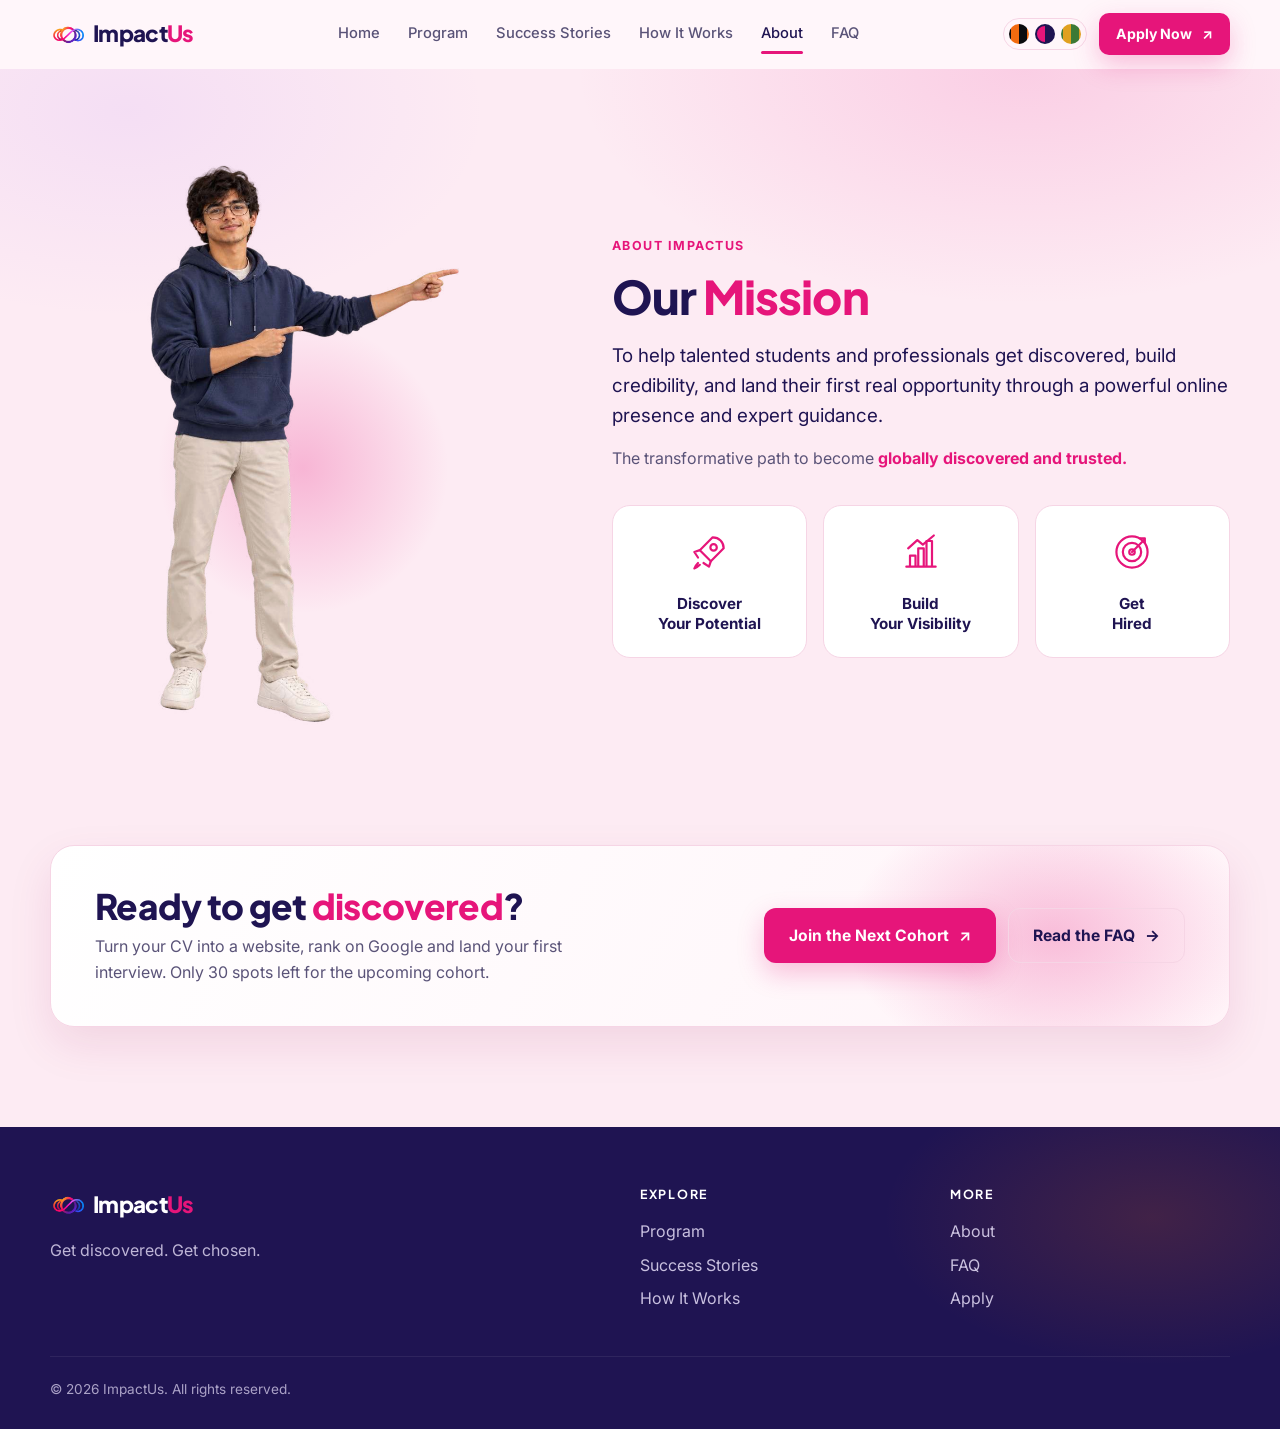
==== commit e9213ae9: "Light pink theme as default; clean hero and flip-book home page - Light (lavender slot) theme restyl" ====
--- a/about.html
+++ b/about.html
@@ -1,5 +1,5 @@
 <!doctype html>
-<html lang="en" data-theme="midnight">
+<html lang="en" data-theme="lavender">
 <head>
   <meta charset="utf-8" />
   <meta name="viewport" content="width=device-width, initial-scale=1" />
@@ -8,7 +8,7 @@
   <meta property="og:title" content="ImpactUs — Get discovered. Get chosen." />
   <meta property="og:description" content="Turn your CV into a discoverable personal website, get expert guidance, and land your first interview. Guaranteed." />
   <meta property="og:image" content="assets/img/logo.png" />
-  <meta name="theme-color" content="#0b0b0e" />
+  <meta name="theme-color" content="#fff6fa" />
   <link rel="icon" type="image/png" href="assets/img/favicon.png" />
   <link rel="preconnect" href="https://fonts.googleapis.com" />
   <link rel="preconnect" href="https://fonts.gstatic.com" crossorigin />
--- a/css/styles.css
+++ b/css/styles.css
@@ -34,32 +34,33 @@
   color-scheme: dark;
 }
 
+/* "Lavender" slot = the light theme (default). Pink + deep navy, from the brand reference. */
 [data-theme="lavender"] {
-  --bg: #faf7ff;
-  --bg-2: #f2ecff;
+  --bg: #fff6fa;
+  --bg-2: #fdebf3;
   --surface: #ffffff;
-  --surface-2: #f6f2ff;
-  --text: #17132a;
-  --muted: #5d5873;
-  --line: #e6def8;
-  --accent: #f26b0f;
-  --accent-hover: #e05f05;
+  --surface-2: #fff3f8;
+  --text: #1f1452;
+  --muted: #5a5378;
+  --line: #f6d5e5;
+  --accent: #e6157a;
+  --accent-hover: #c90f68;
   --accent-ink: #ffffff;
-  --accent-soft: #fff0e4;
-  --b: #7b4dff;
-  --b-soft: #efe8ff;
-  --hl: #f26b0f;
-  --hl2: #f26b0f;
-  --neg: #c81e1e;
-  --glow: rgba(123, 77, 255, 0.22);
-  --shadow: 0 18px 44px rgba(76, 46, 160, 0.12);
-  --card-border: #e6def8;
-  --nav-bg: rgba(250, 247, 255, 0.8);
-  --footer-bg: #1d1238;
-  --footer-text: #d9d0f5;
-  --screen-bg: #f3eeff;
-  --wash-1: rgba(160, 120, 255, 0.22);
-  --wash-2: rgba(255, 160, 100, 0.14);
+  --accent-soft: #ffe4f0;
+  --b: #e6157a;
+  --b-soft: #ffe4f0;
+  --hl: #e6157a;
+  --hl2: #e6157a;
+  --neg: #c81e4a;
+  --glow: rgba(230, 21, 122, 0.25);
+  --shadow: 0 18px 44px rgba(150, 20, 90, 0.10);
+  --card-border: #f6d5e5;
+  --nav-bg: rgba(255, 246, 250, 0.85);
+  --footer-bg: #1f1452;
+  --footer-text: #e6def8;
+  --screen-bg: #fff0f6;
+  --wash-1: rgba(240, 90, 170, 0.20);
+  --wash-2: rgba(170, 110, 255, 0.10);
   color-scheme: light;
 }
 
@@ -178,7 +179,7 @@
 .swatch:hover { transform: scale(1.12); }
 .swatch[aria-checked="true"] { border-color: var(--text); }
 .swatch--midnight { background: conic-gradient(#0b0b0e 0 50%, #f26b0f 0); }
-.swatch--lavender { background: conic-gradient(#b9a2ff 0 50%, #f26b0f 0); }
+.swatch--lavender { background: conic-gradient(#1f1452 0 50%, #e6157a 0); }
 .swatch--sage { background: conic-gradient(#3d7a36 0 50%, #e0a020 0); }
 
 .burger { display: none; width: 40px; height: 40px; border: 1px solid var(--line); border-radius: 10px; background: transparent; padding: 10px 9px; flex-direction: column; justify-content: space-between; }
@@ -658,3 +659,23 @@
   .cta-band__btns .btn { width: 100%; }
 }
 @media (prefers-reduced-motion: reduce) { body { animation: none; } }
+
+/* ---------- Home: single-line auto carousel ---------- */
+.explore-sec .section__head { margin-bottom: 40px; }
+.carousel { overflow: hidden; padding: 18px 0 26px; position: relative;
+  -webkit-mask-image: linear-gradient(90deg, transparent, #000 8%, #000 92%, transparent);
+          mask-image: linear-gradient(90deg, transparent, #000 8%, #000 92%, transparent); }
+.carousel__track { display: flex; gap: 22px; width: max-content; transition: transform .7s cubic-bezier(.25,.8,.25,1); will-change: transform; }
+.carousel .xcard { width: 300px; flex: none; min-height: 210px; opacity: .55; transform: scale(.92);
+  transition: transform .6s ease, opacity .6s ease, border-color .4s, box-shadow .4s; }
+.carousel .xcard.is-active { opacity: 1; transform: scale(1.04); border: 2px solid var(--accent); box-shadow: var(--shadow); }
+.carousel .xcard.is-active::after { opacity: 1; }
+.carousel .xcard:hover { opacity: 1; }
+.carousel__nav { display: flex; align-items: center; justify-content: center; gap: 18px; margin-top: 8px; }
+.car-btn { width: 42px; height: 42px; border-radius: 50%; border: 1px solid var(--line); background: var(--surface); font-size: 1.05rem; transition: background .25s, color .25s, border-color .25s; }
+.car-btn:hover { background: var(--accent); color: var(--accent-ink); border-color: var(--accent); }
+.car-dots { display: flex; gap: 8px; }
+.car-dot { width: 9px; height: 9px; border-radius: 999px; border: 0; padding: 0; background: var(--line); transition: width .35s, background .35s; }
+.car-dot.is-active { width: 28px; background: var(--accent); }
+.how__more { text-align: center; margin-top: 36px; }
+@media (max-width: 560px) { .carousel .xcard { width: 76vw; } }
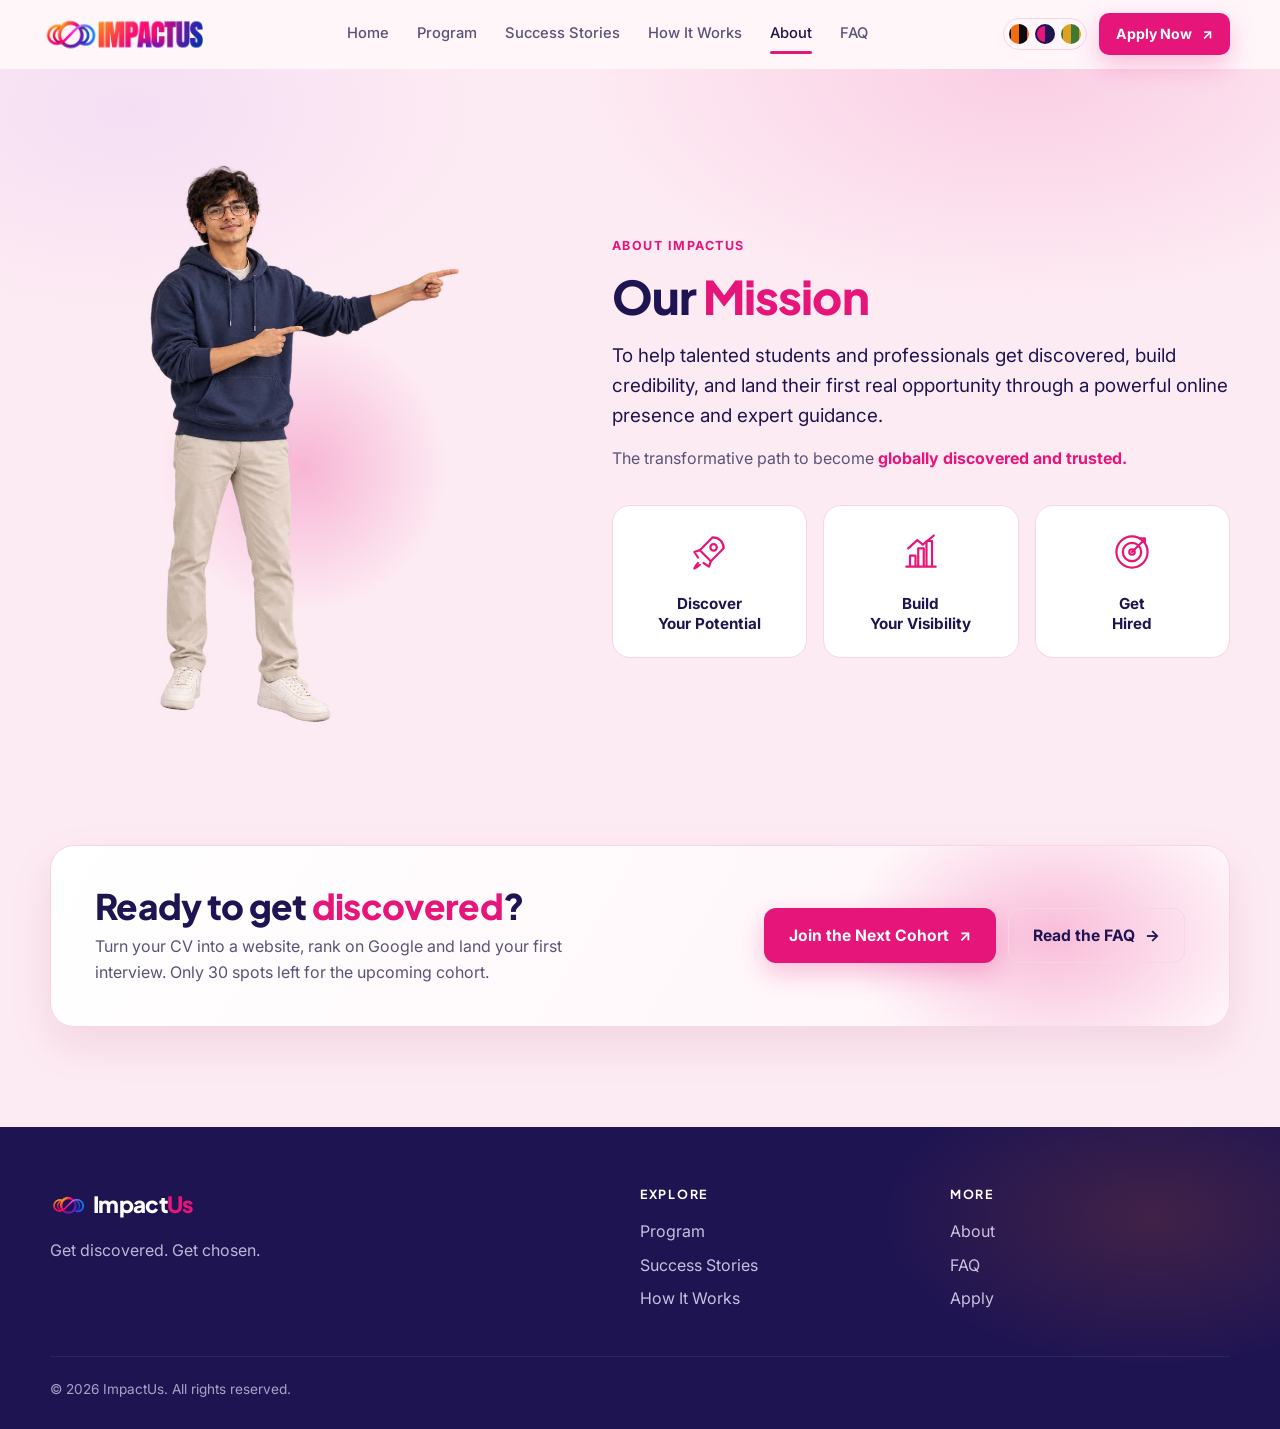
==== commit 4cf0c60a: "Home: match brand reference design and photos - Hero matches reference panel 1 (headline, icons, cel" ====
--- a/about.html
+++ b/about.html
@@ -31,8 +31,7 @@
 <header class="nav" id="nav">
   <div class="container nav__inner">
     <a href="index.html" class="brand" aria-label="ImpactUs home">
-      <img src="assets/img/logo-mark.png" alt="" class="brand__mark" width="34" height="32" />
-      <span class="brand__word">Impact<span>Us</span></span>
+      <img src="assets/img/logo.png" alt="ImpactUs" class="brand__logo" width="140" height="48" />
     </a>
 
     <nav class="nav__links" id="navLinks" aria-label="Primary">
--- a/css/styles.css
+++ b/css/styles.css
@@ -160,6 +160,8 @@
 .nav__inner { display: flex; align-items: center; justify-content: space-between; height: 68px; gap: 18px; }
 .brand { display: inline-flex; align-items: center; gap: 9px; }
 .brand__mark { width: 34px; height: auto; }
+.brand__logo { height: 58px; width: auto; margin-left: -8px; }
+@media (max-width: 600px) { .brand__logo { height: 46px; } }
 .brand__word { font-family: "Plus Jakarta Sans", "Inter", system-ui, sans-serif; font-weight: 800; font-size: 1.4rem; letter-spacing: -0.03em; }
 .brand__word span { color: var(--accent); }
 .nav__links { display: flex; gap: 4px; }
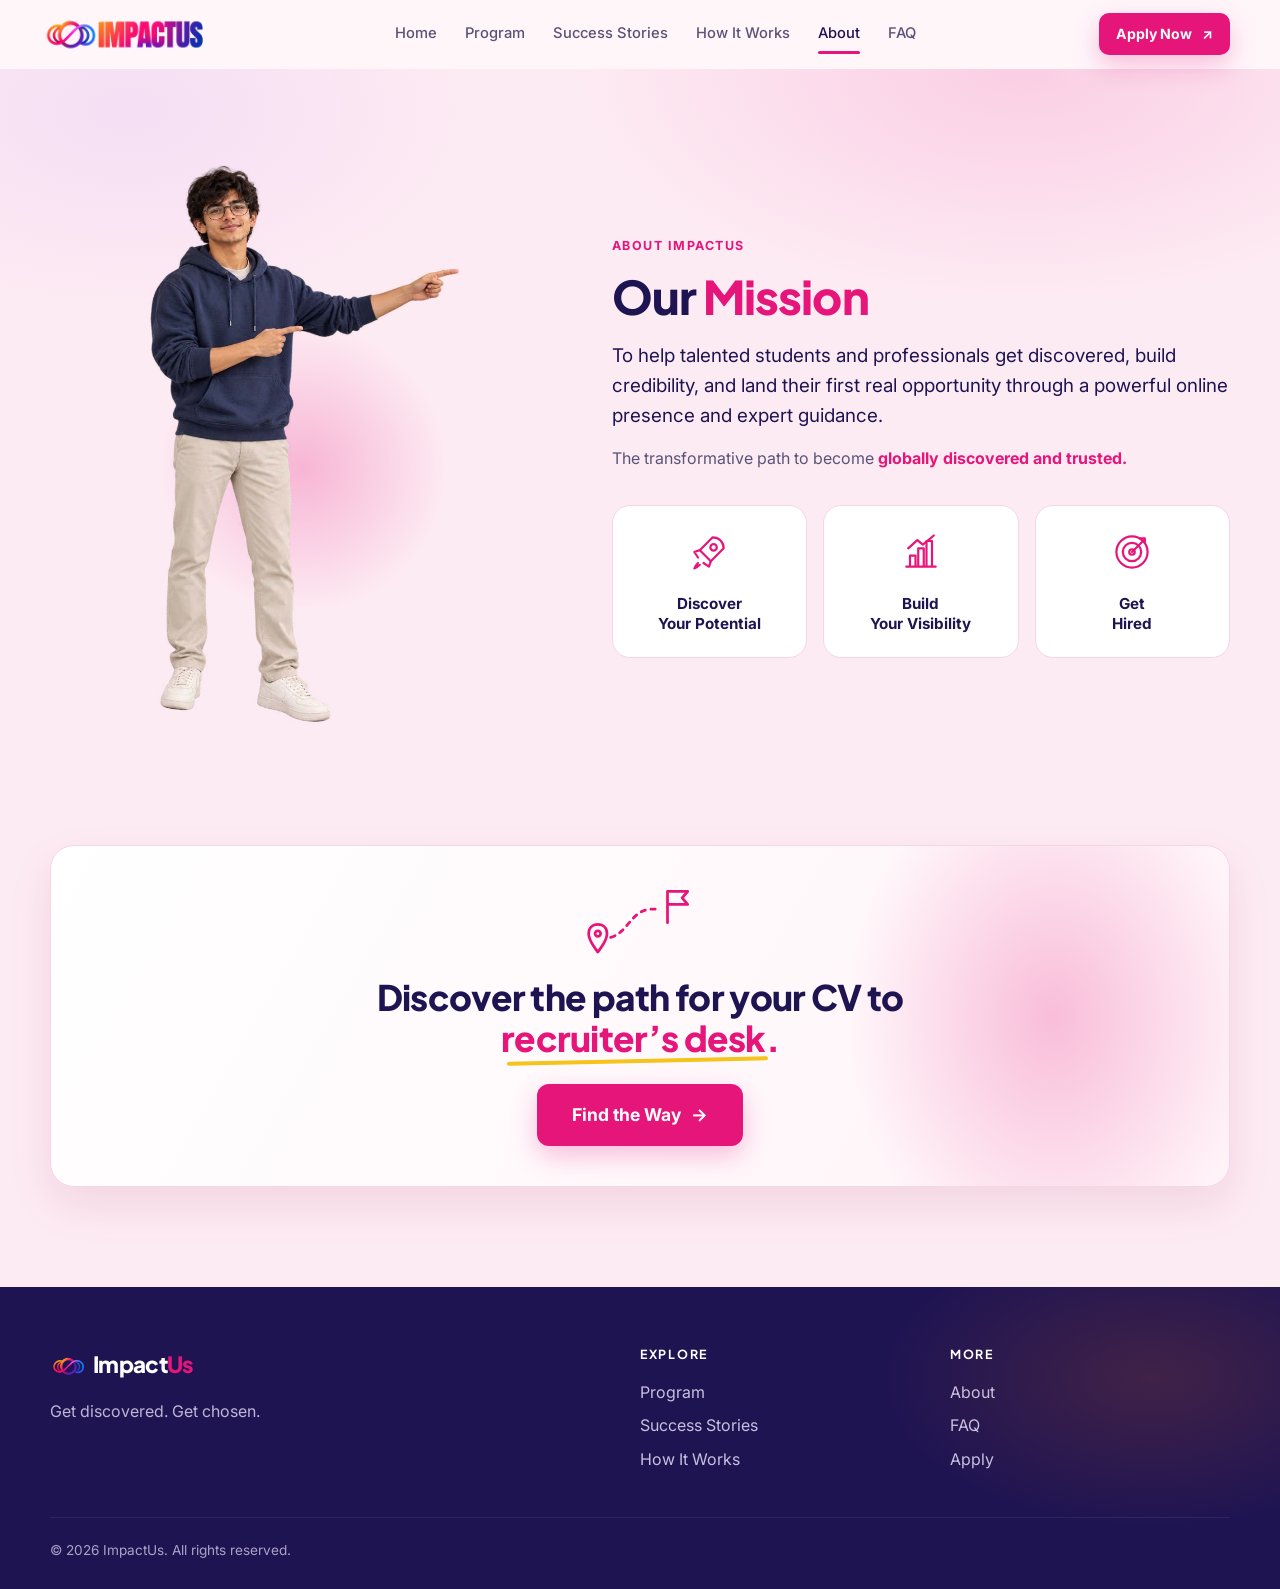
==== commit 5f4958b3: "Real photos, light theme only, auto-turning book, plans on How It Works - Book floats, turns on clic" ====
--- a/about.html
+++ b/about.html
@@ -14,16 +14,6 @@
   <link rel="preconnect" href="https://fonts.gstatic.com" crossorigin />
   <link href="https://fonts.googleapis.com/css2?family=Inter:wght@400;500;600;700&family=Plus+Jakarta+Sans:wght@500;600;700;800&display=swap" rel="stylesheet" />
   <link rel="stylesheet" href="css/styles.css" />
-  <script>
-    // Apply saved theme before paint (avoids a flash of the wrong colours)
-    (function () {
-      try {
-        var p = new URLSearchParams(location.search).get('theme');
-        var t = p || localStorage.getItem('impactus-theme');
-        if (t === 'midnight' || t === 'lavender' || t === 'sage') document.documentElement.setAttribute('data-theme', t);
-      } catch (e) {}
-    })();
-  </script>
 </head>
 <body>
 
@@ -44,11 +34,6 @@
     </nav>
 
     <div class="nav__right">
-      <div class="theme-switch" role="radiogroup" aria-label="Colour theme">
-        <button class="swatch swatch--midnight" data-set-theme="midnight" role="radio" aria-label="Midnight orange theme" title="Midnight"></button>
-        <button class="swatch swatch--lavender" data-set-theme="lavender" role="radio" aria-label="Lavender theme" title="Lavender"></button>
-        <button class="swatch swatch--sage" data-set-theme="sage" role="radio" aria-label="Sage green theme" title="Sage"></button>
-      </div>
       <a href="apply.html" class="btn btn--primary btn--sm">Apply Now <span class="arrow">↗</span></a>
       <button class="burger" id="burger" aria-label="Open menu" aria-expanded="false"><span></span><span></span><span></span></button>
     </div>
@@ -90,14 +75,11 @@
 
 <!-- ============ CTA BAND ============ -->
 <section class="cta-band">
-  <div class="container cta-band__inner reveal">
-    <div>
-      <h2>Ready to get <span class="hl">discovered</span>?</h2>
-      <p class="muted">Turn your CV into a website, rank on Google and land your first interview. Only 30 spots left for the upcoming cohort.</p>
-    </div>
+  <div class="container cta-band__inner cta-band__inner--path reveal">
+    <svg class="cta-path" viewBox="0 0 120 80" aria-hidden="true"><path d="M14 42c-6 0-10 4-10 10 0 8 10 20 10 20s10-12 10-20c0-6-4-10-10-10z"/><circle cx="14" cy="52" r="3"/><path class="dash" d="M28 56 C 50 50, 50 20, 82 26"/><path d="M90 40V6M90 6h22l-6 7 6 7H90"/></svg>
+    <h2>Discover the path for your CV to <span class="cta-under">recruiter’s desk.</span></h2>
     <div class="cta-band__btns">
-      <a href="apply.html" class="btn btn--primary">Join the Next Cohort <span class="arrow">↗</span></a>
-      <a href="faq.html" class="btn btn--ghost">Read the FAQ <span class="arrow">→</span></a>
+      <a href="apply.html" class="btn btn--primary btn--lg">Find the Way <span class="arrow">→</span></a>
     </div>
   </div>
 </section>
--- a/css/styles.css
+++ b/css/styles.css
@@ -1,40 +1,12 @@
 /* =========================================================
    ImpactUs — styles
-   Three themes: midnight (dark + orange), lavender (light purple + orange),
-   sage (cream + green + amber). Switch with [data-theme] on <html>.
+   One light theme: soft pink + magenta + deep navy (tokens on :root).
    ========================================================= */
 
+
+/* "Lavender" slot = the light theme (default). Pink + deep navy, from the brand reference. */
+
 :root,
-[data-theme="midnight"] {
-  --bg: #0b0b0e;
-  --bg-2: #111116;
-  --surface: #16161c;
-  --surface-2: #1e1e26;
-  --text: #f5f3ef;
-  --muted: #a8a4ae;
-  --line: rgba(255, 255, 255, 0.09);
-  --accent: #f26b0f;
-  --accent-hover: #ff7f26;
-  --accent-ink: #ffffff;
-  --accent-soft: rgba(242, 107, 15, 0.14);
-  --b: #ff9a3d;           /* secondary colour (02 badge etc.) */
-  --b-soft: rgba(255, 154, 61, 0.14);
-  --hl: #ff8a2a;          /* headline highlight */
-  --hl2: #ff8a2a;
-  --neg: #ff5a52;
-  --glow: rgba(242, 107, 15, 0.35);
-  --shadow: 0 20px 50px rgba(0, 0, 0, 0.45);
-  --card-border: rgba(242, 107, 15, 0.55);
-  --nav-bg: rgba(11, 11, 14, 0.72);
-  --footer-bg: #060608;
-  --footer-text: #c9c5cf;
-  --screen-bg: #121218;
-  --wash-1: rgba(242, 107, 15, 0.18);
-  --wash-2: rgba(242, 107, 15, 0.06);
-  color-scheme: dark;
-}
-
-/* "Lavender" slot = the light theme (default). Pink + deep navy, from the brand reference. */
 [data-theme="lavender"] {
   --bg: #fff6fa;
   --bg-2: #fdebf3;
@@ -64,34 +36,6 @@
   color-scheme: light;
 }
 
-[data-theme="sage"] {
-  --bg: #fbf8f0;
-  --bg-2: #f3efe1;
-  --surface: #ffffff;
-  --surface-2: #f7f4ea;
-  --text: #1a2418;
-  --muted: #5b6455;
-  --line: #e7e1cf;
-  --accent: #3d7a36;
-  --accent-hover: #336a2d;
-  --accent-ink: #ffffff;
-  --accent-soft: #e8f1e3;
-  --b: #d9930c;
-  --b-soft: #fbf0d6;
-  --hl: #3d7a36;
-  --hl2: #d48f0c;
-  --neg: #b42318;
-  --glow: rgba(61, 122, 54, 0.2);
-  --shadow: 0 18px 44px rgba(60, 70, 40, 0.12);
-  --card-border: #e7e1cf;
-  --nav-bg: rgba(251, 248, 240, 0.82);
-  --footer-bg: #1f2b1c;
-  --footer-text: #d6dccf;
-  --screen-bg: #f4f1e6;
-  --wash-1: rgba(120, 170, 90, 0.2);
-  --wash-2: rgba(230, 170, 50, 0.16);
-  color-scheme: light;
-}
 
 /* ---------- base ---------- */
 *, *::before, *::after { box-sizing: border-box; }
@@ -176,13 +120,6 @@
 .nav__links a.is-active::after { transform: scaleX(1); }
 .nav__right { display: flex; align-items: center; gap: 12px; }
 
-.theme-switch { display: flex; gap: 6px; padding: 5px; border: 1px solid var(--line); border-radius: 999px; }
-.swatch { width: 20px; height: 20px; border-radius: 50%; border: 2px solid transparent; padding: 0; transition: transform .2s; }
-.swatch:hover { transform: scale(1.12); }
-.swatch[aria-checked="true"] { border-color: var(--text); }
-.swatch--midnight { background: conic-gradient(#0b0b0e 0 50%, #f26b0f 0); }
-.swatch--lavender { background: conic-gradient(#1f1452 0 50%, #e6157a 0); }
-.swatch--sage { background: conic-gradient(#3d7a36 0 50%, #e0a020 0); }
 
 .burger { display: none; width: 40px; height: 40px; border: 1px solid var(--line); border-radius: 10px; background: transparent; padding: 10px 9px; flex-direction: column; justify-content: space-between; }
 .burger span { display: block; height: 2px; background: var(--text); border-radius: 2px; transition: transform .3s, opacity .3s; }
@@ -554,7 +491,6 @@
 
 /* ---------- responsive ---------- */
 @media (max-width: 1080px) {
-  .theme-switch { display: none; }
   .nav__links a { padding: 8px 8px; font-size: .86rem; }
 }
 @media (max-width: 920px) {
@@ -567,7 +503,6 @@
   .nav__links a { padding: 14px 4px; font-size: 1rem; border-bottom: 1px solid var(--line); }
   .nav__links a::after { left: 4px; right: auto; width: 40px; }
   .burger { display: flex; }
-  .theme-switch { display: flex; }
   .hero__grid, .problem__grid, .feature, .how, .about, .apply__grid, .plans { grid-template-columns: 1fr; }
   .feature--flip .feature__copy { order: 0; }
   .hero__visual { max-width: 520px; margin: 10px auto 0; width: 100%; }
@@ -681,3 +616,13 @@
 .car-dot.is-active { width: 28px; background: var(--accent); }
 .how__more { text-align: center; margin-top: 36px; }
 @media (max-width: 560px) { .carousel .xcard { width: 76vw; } }
+
+/* end band: "Discover the path for your CV to recruiter's desk." (from the design) */
+.cta-band__inner--path { flex-direction: column; align-items: center; text-align: center; gap: 18px; }
+.cta-band__inner--path h2 { max-width: 760px; color: var(--text); }
+.cta-under { color: var(--accent); position: relative; display: inline-block; }
+.cta-under::after { content: ""; position: absolute; left: 2%; right: 4%; bottom: -0.14em; height: .12em; border-radius: 99px; background: #f6c21c; transform: rotate(-1.2deg); }
+.cta-path { width: 110px; }
+.cta-path path, .cta-path circle { fill: none; stroke: var(--accent); stroke-width: 3; stroke-linecap: round; stroke-linejoin: round; }
+.cta-path .dash { stroke-dasharray: 5 6; }
+.btn--lg { padding: 16px 34px; font-size: 1.1rem; }
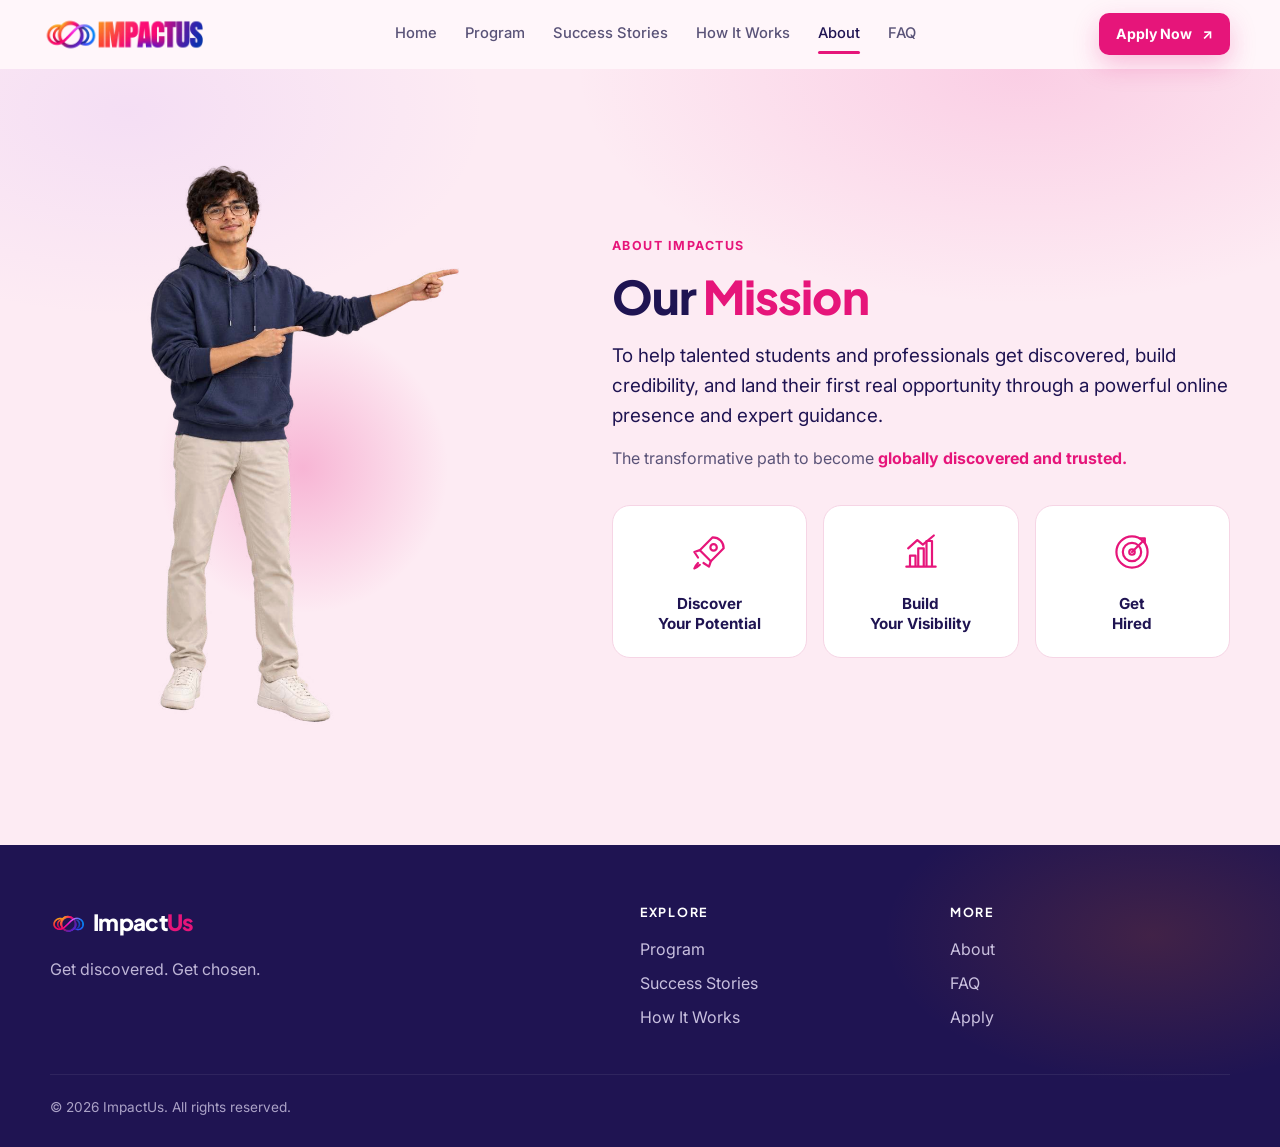
==== commit c231bc53: "Keep the 'Discover the path' end band on the home page only Co-Authored-By: Claude Opus 5.5 <noreply" ====
--- a/about.html
+++ b/about.html
@@ -73,17 +73,6 @@
   </div>
 </section>
 
-<!-- ============ CTA BAND ============ -->
-<section class="cta-band">
-  <div class="container cta-band__inner cta-band__inner--path reveal">
-    <svg class="cta-path" viewBox="0 0 120 80" aria-hidden="true"><path d="M14 42c-6 0-10 4-10 10 0 8 10 20 10 20s10-12 10-20c0-6-4-10-10-10z"/><circle cx="14" cy="52" r="3"/><path class="dash" d="M28 56 C 50 50, 50 20, 82 26"/><path d="M90 40V6M90 6h22l-6 7 6 7H90"/></svg>
-    <h2>Discover the path for your CV to <span class="cta-under">recruiter’s desk.</span></h2>
-    <div class="cta-band__btns">
-      <a href="apply.html" class="btn btn--primary btn--lg">Find the Way <span class="arrow">→</span></a>
-    </div>
-  </div>
-</section>
-
 </main>
 
 <!-- ============ FOOTER ============ -->
